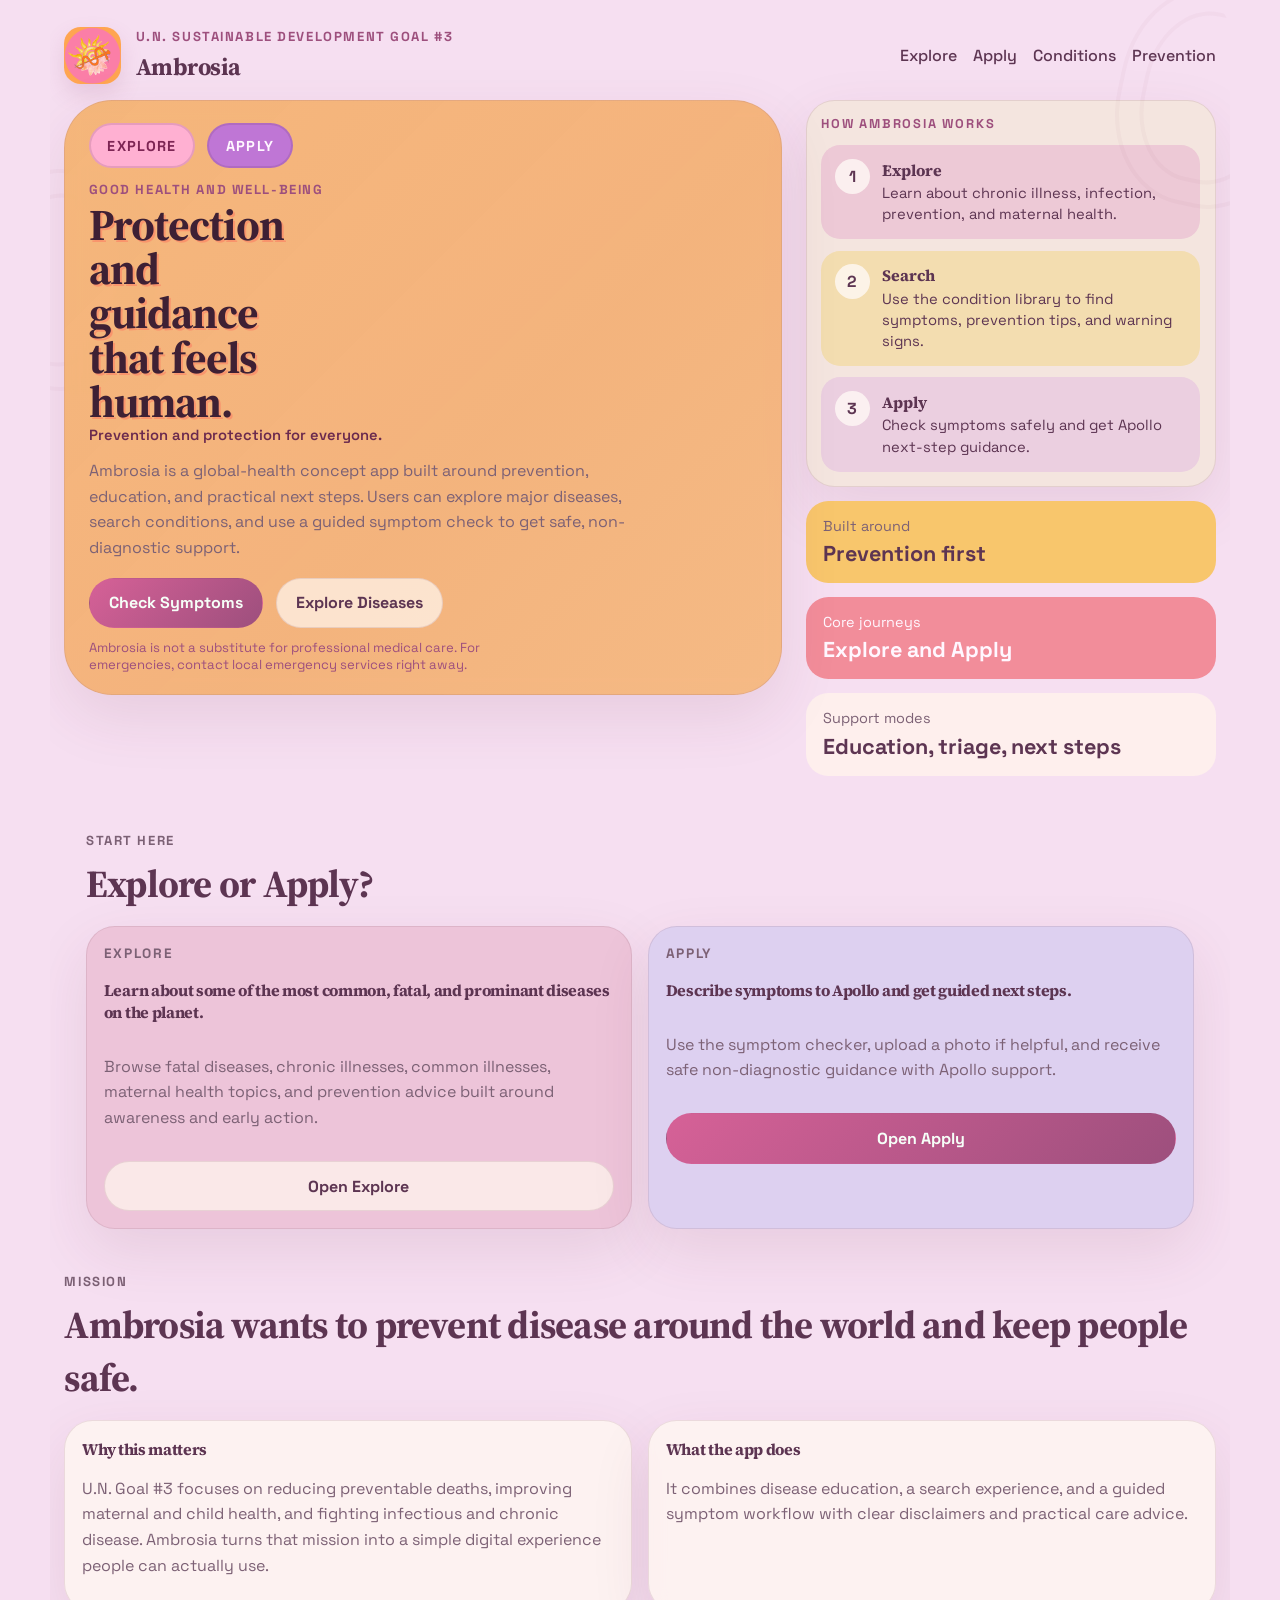
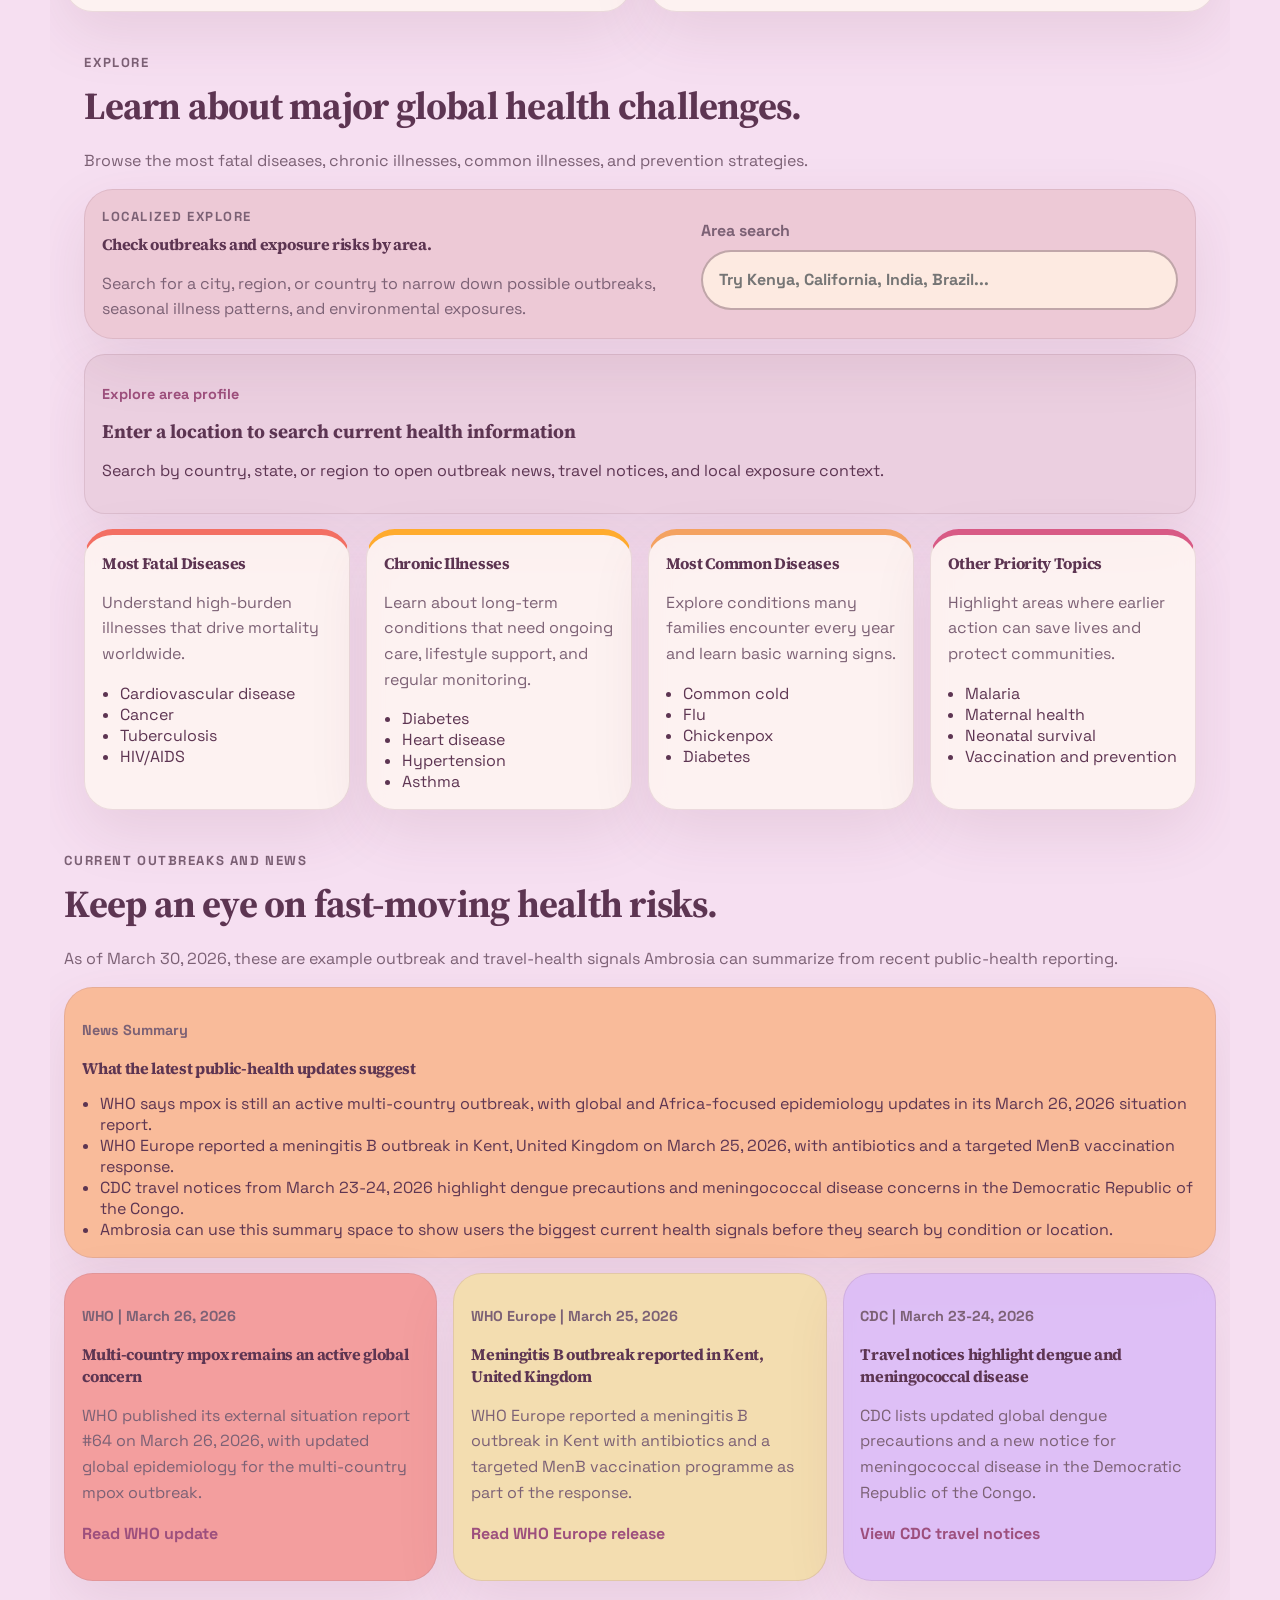
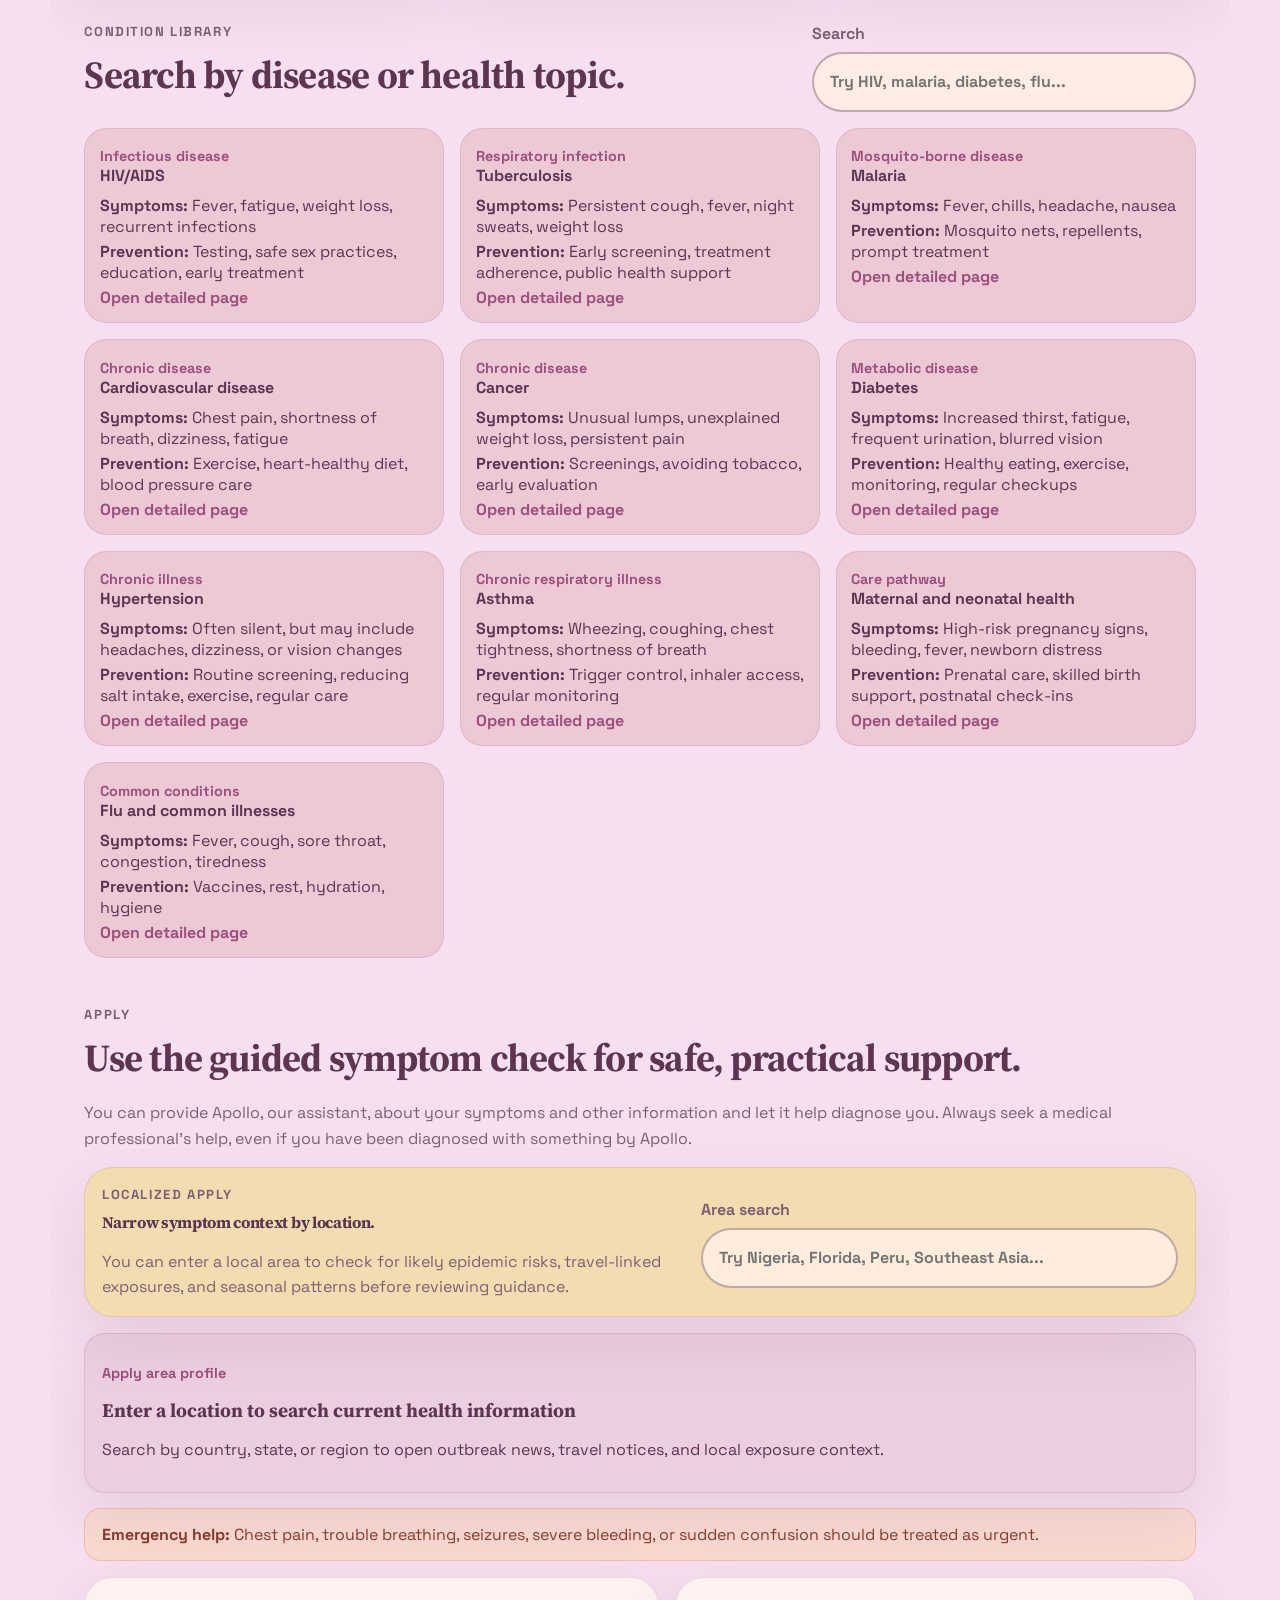
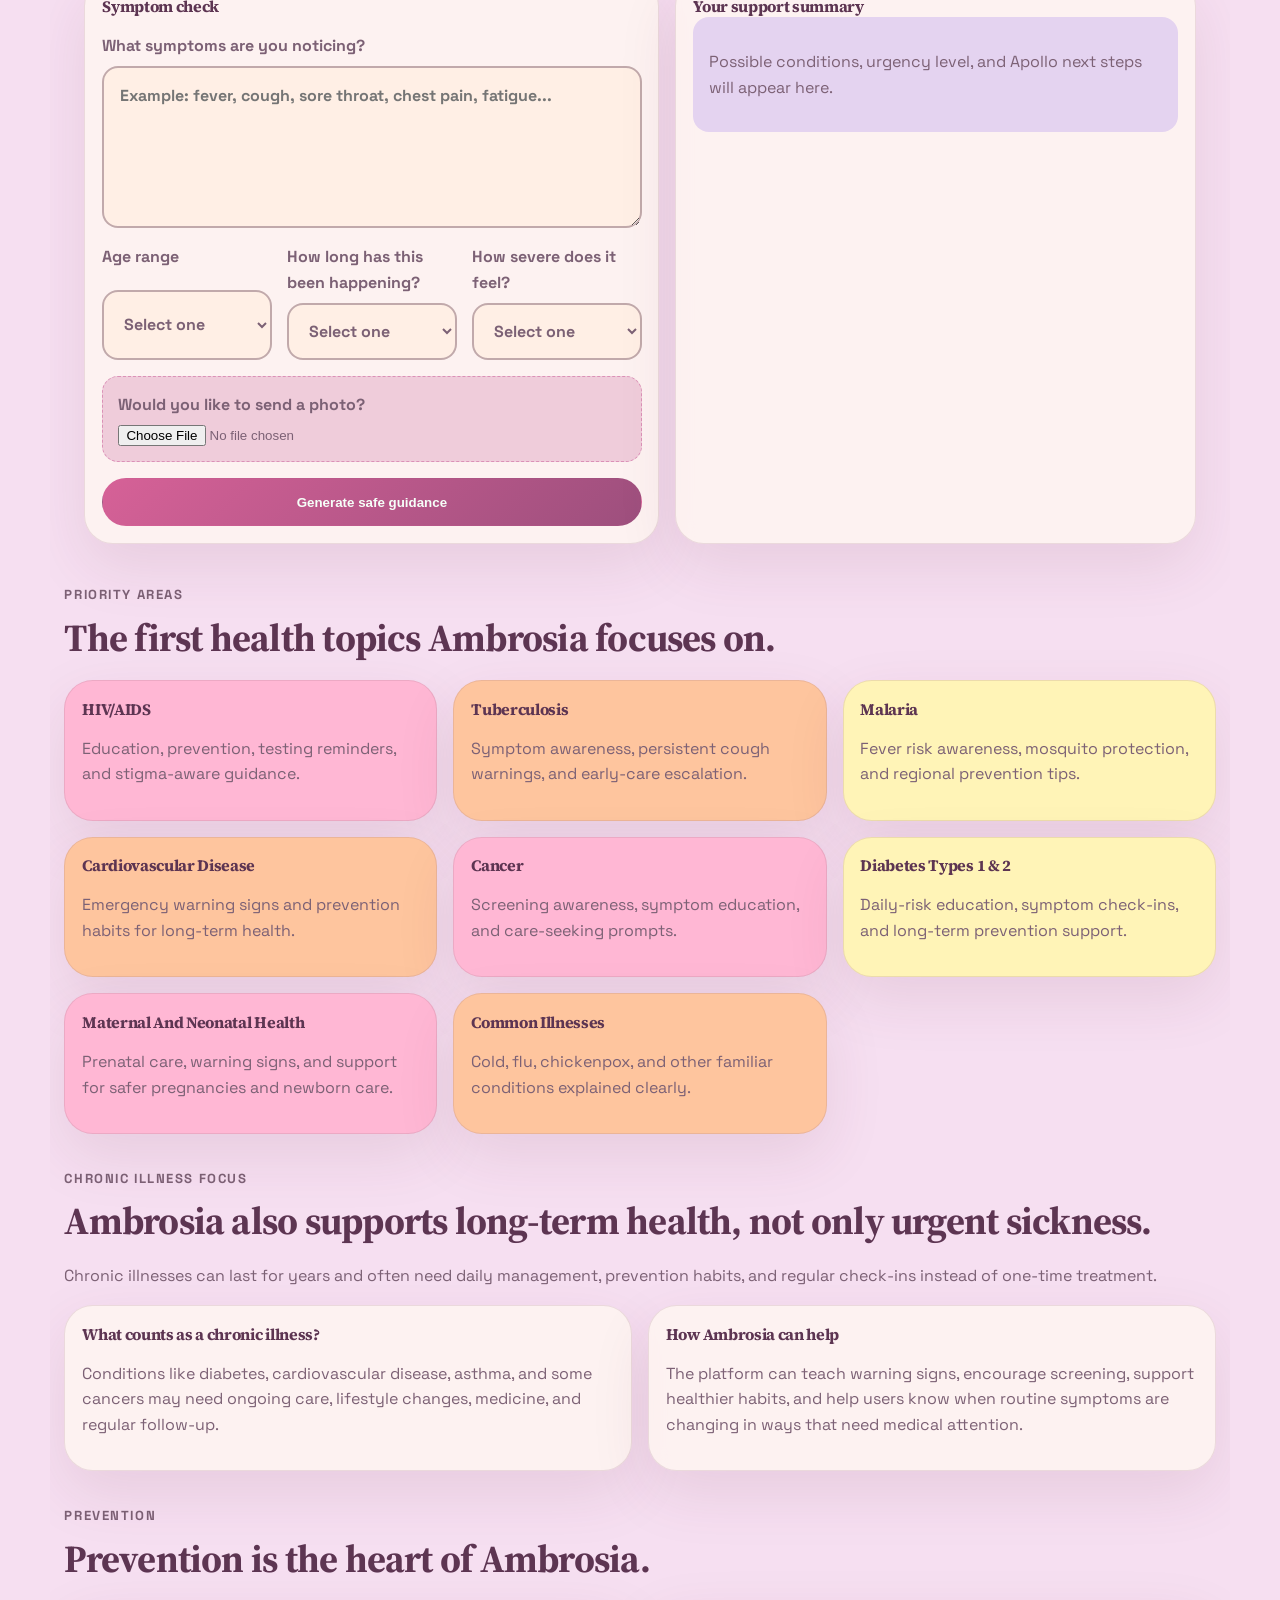
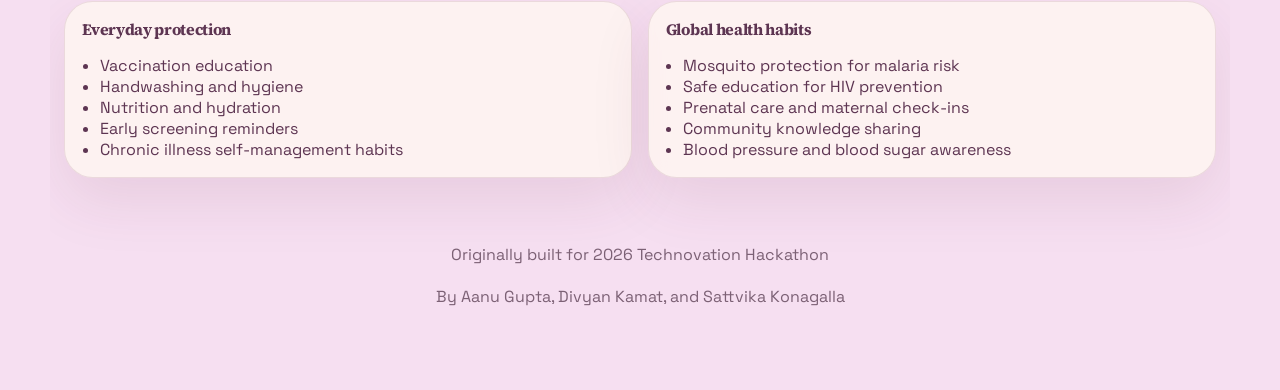
==== index.html @ b1f94d24 "Add files via upload" ====
<!DOCTYPE html>
<html lang="en">
  <head>
    <meta charset="UTF-8" />
    <meta name="viewport" content="width=device-width, initial-scale=1.0" />
    <title>Ambrosia | Global Health for Good</title>
    <link rel="preconnect" href="https://fonts.googleapis.com" />
    <link rel="preconnect" href="https://fonts.gstatic.com" crossorigin />
    <link
      href="https://fonts.googleapis.com/css2?family=Space+Grotesk:wght@400;500;700&family=Source+Serif+4:wght@400;600&display=swap"
      rel="stylesheet"
    />
    <link rel="stylesheet" href="styles.css" />
  </head>
  <body>
    <div class="page-shell">
      <div class="page-doodle page-doodle-left" aria-hidden="true"></div>
      <div class="page-doodle page-doodle-right" aria-hidden="true"></div>
      <header class="hero">
        <nav class="topbar">
          <div class="brand">
            <img class="brand-mark" src="ambrosia-mark.png" alt="Ambrosia mark" />
            <div>
              <p class="eyebrow">U.N. Sustainable Development Goal #3</p>
              <h1>Ambrosia</h1>
            </div>
          </div>
          <div class="nav-links">
            <a href="#explore">Explore</a>
            <a href="#apply">Apply</a>
            <a href="#conditions">Conditions</a>
            <a href="#prevention">Prevention</a>
          </div>
        </nav>

        <section class="hero-grid">
          <div class="hero-copy">
            <div class="hero-top-links">
              <a class="quick-link quick-link-explore" href="#explore">EXPLORE</a>
              <a class="quick-link quick-link-apply" href="#apply">APPLY</a>
            </div>
            <div class="hero-copy-block">
              <p class="eyebrow">Good Health And Well-Being</p>
              <h2>Protection and guidance that feels human.</h2>
              <p class="hero-tagline">Prevention and protection for everyone.</p>
              <p class="hero-text">
                Ambrosia is a global-health concept app built around
                prevention, education, and practical next steps. Users can
                explore major diseases, search conditions, and use a guided
                symptom check to get safe, non-diagnostic support.
              </p>
              <div class="hero-actions">
                <a class="button button-primary" href="#apply">Check Symptoms</a>
                <a class="button button-secondary" href="#explore">Explore Diseases</a>
              </div>
              <p class="disclaimer">
                Ambrosia is not a substitute for professional medical care. For
                emergencies, contact local emergency services right away.
              </p>
            </div>
          </div>

          <aside class="hero-panel">
            <div class="guide-card">
              <p class="guide-eyebrow">How Ambrosia works</p>
              <div class="guide-steps">
                <div class="guide-step guide-step-coral">
                  <span>1</span>
                  <div>
                    <strong>Explore</strong>
                    <p>Learn about chronic illness, infection, prevention, and maternal health.</p>
                  </div>
                </div>
                <div class="guide-step guide-step-gold">
                  <span>2</span>
                  <div>
                    <strong>Search</strong>
                    <p>Use the condition library to find symptoms, prevention tips, and warning signs.</p>
                  </div>
                </div>
                <div class="guide-step guide-step-berry">
                  <span>3</span>
                  <div>
                    <strong>Apply</strong>
                    <p>Check symptoms safely and get Apollo next-step guidance.</p>
                  </div>
                </div>
              </div>
            </div>
            <div class="stat-card stat-card-gold">
              <p class="stat-label">Built around</p>
              <p class="stat-value">Prevention first</p>
            </div>
            <div class="stat-card stat-card-berry">
              <p class="stat-label">Core journeys</p>
              <p class="stat-value">Explore and Apply</p>
            </div>
            <div class="stat-card">
              <p class="stat-label">Support modes</p>
              <p class="stat-value">Education, triage, next steps</p>
            </div>
          </aside>
        </section>
      </header>

      <main>
        <section class="section pathway-section">
          <div class="section-heading">
            <p class="eyebrow">Start Here</p>
            <h3>Explore or Apply?</h3>
          </div>
          <div class="pathway-grid">
            <article class="panel pathway-card">
              <p class="pathway-tag">Explore</p>
              <h4>Learn about some of the most common, fatal, and prominant diseases on the planet.</h4>
              <p>
                Browse fatal diseases, chronic illnesses, common illnesses,
                maternal health topics, and prevention advice built around
                awareness and early action.
              </p>
              <a class="button button-secondary" href="#explore">Open Explore</a>
            </article>
            <article class="panel pathway-card">
              <p class="pathway-tag">Apply</p>
              <h4>Describe symptoms to Apollo and get guided next steps.</h4>
              <p>
                Use the symptom checker, upload a photo if helpful, and receive
                safe non-diagnostic guidance with Apollo support.
              </p>
              <a class="button button-primary" href="#apply">Open Apply</a>
            </article>
          </div>
        </section>

        <section class="section mission">
          <div class="section-heading">
            <p class="eyebrow">Mission</p>
            <h3>Ambrosia wants to prevent disease around the world and keep people safe.</h3>
          </div>
          <div class="mission-grid">
            <article class="panel">
              <h4>Why this matters</h4>
              <p>
                U.N. Goal #3 focuses on reducing preventable deaths, improving
                maternal and child health, and fighting infectious and chronic
                disease. Ambrosia turns that mission into a simple digital
                experience people can actually use.
              </p>
            </article>
            <article class="panel">
              <h4>What the app does</h4>
              <p>
                It combines disease education, a search experience, and a
                guided symptom workflow with clear disclaimers and
                practical care advice.
              </p>
            </article>
          </div>
        </section>

        <section id="explore" class="section">
          <div class="section-heading">
            <p class="eyebrow">Explore</p>
            <h3>Learn about major global health challenges.</h3>
            <p>
              Browse the most fatal diseases, chronic illnesses, common
              illnesses, and prevention strategies.
            </p>
          </div>

          <div class="panel location-panel">
            <div class="location-panel-copy">
              <p class="eyebrow">Localized Explore</p>
              <h4>Check outbreaks and exposure risks by area.</h4>
              <p>
                Search for a city, region, or country to narrow down possible
                outbreaks, seasonal illness patterns, and environmental exposures.
              </p>
            </div>
            <label class="search-box location-search" for="explore-location">
              <span>Area search</span>
              <input
                id="explore-location"
                type="search"
                placeholder="Try Kenya, California, India, Brazil..."
              />
            </label>
          </div>
          <div id="explore-location-results" class="location-results" aria-live="polite"></div>

          <div class="explore-categories">
            <article class="category-card accent-coral">
              <h4>Most Fatal Diseases</h4>
              <p>
                Understand high-burden illnesses that drive mortality worldwide.
              </p>
              <ul>
                <li>Cardiovascular disease</li>
                <li>Cancer</li>
                <li>Tuberculosis</li>
                <li>HIV/AIDS</li>
              </ul>
            </article>
            <article class="category-card accent-gold">
              <h4>Chronic Illnesses</h4>
              <p>
                Learn about long-term conditions that need ongoing care,
                lifestyle support, and regular monitoring.
              </p>
              <ul>
                <li>Diabetes</li>
                <li>Heart disease</li>
                <li>Hypertension</li>
                <li>Asthma</li>
              </ul>
            </article>
            <article class="category-card accent-apricot">
              <h4>Most Common Diseases</h4>
              <p>
                Explore conditions many families encounter every year and learn
                basic warning signs.
              </p>
              <ul>
                <li>Common cold</li>
                <li>Flu</li>
                <li>Chickenpox</li>
                <li>Diabetes</li>
              </ul>
            </article>
            <article class="category-card accent-rose">
              <h4>Other Priority Topics</h4>
              <p>
                Highlight areas where earlier action can save lives and protect
                communities.
              </p>
              <ul>
                <li>Malaria</li>
                <li>Maternal health</li>
                <li>Neonatal survival</li>
                <li>Vaccination and prevention</li>
              </ul>
            </article>
          </div>
        </section>

        <section class="section outbreak-section">
          <div class="section-heading">
            <p class="eyebrow">Current Outbreaks And News</p>
            <h3>Keep an eye on fast-moving health risks.</h3>
            <p>
              As of March 30, 2026, these are example outbreak and travel-health
              signals Ambrosia can summarize from recent public-health reporting.
            </p>
          </div>
          <article class="panel news-summary-card">
            <p class="condition-meta">News Summary</p>
            <h4>What the latest public-health updates suggest</h4>
            <ul class="clean-list">
              <li>WHO says mpox is still an active multi-country outbreak, with global and Africa-focused epidemiology updates in its March 26, 2026 situation report.</li>
              <li>WHO Europe reported a meningitis B outbreak in Kent, United Kingdom on March 25, 2026, with antibiotics and a targeted MenB vaccination response.</li>
              <li>CDC travel notices from March 23-24, 2026 highlight dengue precautions and meningococcal disease concerns in the Democratic Republic of the Congo.</li>
              <li>Ambrosia can use this summary space to show users the biggest current health signals before they search by condition or location.</li>
            </ul>
          </article>
          <div class="outbreak-grid">
            <article class="panel outbreak-card outbreak-card-coral">
              <p class="condition-meta">WHO | March 26, 2026</p>
              <h4>Multi-country mpox remains an active global concern</h4>
              <p>
                WHO published its external situation report #64 on March 26,
                2026, with updated global epidemiology for the multi-country mpox outbreak.
              </p>
              <p><a class="inline-link" href="https://www.who.int/publications/m/item/multi-country-outbreak-of-mpox--external-situation-report--64---26-march-2026">Read WHO update</a></p>
            </article>
            <article class="panel outbreak-card outbreak-card-gold">
              <p class="condition-meta">WHO Europe | March 25, 2026</p>
              <h4>Meningitis B outbreak reported in Kent, United Kingdom</h4>
              <p>
                WHO Europe reported a meningitis B outbreak in Kent with antibiotics
                and a targeted MenB vaccination programme as part of the response.
              </p>
              <p><a class="inline-link" href="https://www.who.int/europe/news/item/25-03-2026-meningitis-b-outbreak-in-the-united-kingdom">Read WHO Europe release</a></p>
            </article>
            <article class="panel outbreak-card outbreak-card-berry">
              <p class="condition-meta">CDC | March 23-24, 2026</p>
              <h4>Travel notices highlight dengue and meningococcal disease</h4>
              <p>
                CDC lists updated global dengue precautions and a new notice for
                meningococcal disease in the Democratic Republic of the Congo.
              </p>
              <p><a class="inline-link" href="https://wwwnc.cdc.gov/travel/">View CDC travel notices</a></p>
            </article>
          </div>
        </section>

        <section id="conditions" class="section search-feature">
          <div class="section-heading split">
            <div>
              <p class="eyebrow">Condition Library</p>
              <h3>Search by disease or health topic.</h3>
            </div>
            <label class="search-box" for="condition-search">
              <span>Search</span>
              <input
                id="condition-search"
                type="search"
                placeholder="Try HIV, malaria, diabetes, flu..."
              />
            </label>
          </div>

          <div id="condition-results" class="condition-grid" aria-live="polite"></div>
        </section>

        <section id="apply" class="section apply-section">
          <div class="section-heading">
            <p class="eyebrow">Apply</p>
            <h3>Use the guided symptom check for safe, practical support.</h3>
            <p>
              You can provide Apollo, our assistant, about your symptoms and other information and let it help diagnose you. Always seek a medical professional's help, even if you have been diagnosed with something by Apollo.
            </p>
          </div>

          <div class="panel location-panel apply-location-panel">
            <div class="location-panel-copy">
              <p class="eyebrow">Localized Apply</p>
              <h4>Narrow symptom context by location.</h4>
              <p>
                You can enter a local area to check for likely epidemic risks,
                travel-linked exposures, and seasonal patterns before reviewing guidance.
              </p>
            </div>
            <label class="search-box location-search" for="apply-location">
              <span>Area search</span>
              <input
                id="apply-location"
                type="search"
                placeholder="Try Nigeria, Florida, Peru, Southeast Asia..."
              />
            </label>
          </div>
          <div id="apply-location-results" class="location-results" aria-live="polite"></div>

          <div class="emergency-note">
            <strong>Emergency help:</strong> Chest pain, trouble breathing, seizures,
            severe bleeding, or sudden confusion should be treated as urgent.
          </div>

          <div class="apply-grid">
            <form id="symptom-form" class="panel form-panel">
              <h4>Symptom check</h4>
              <label>
                What symptoms are you noticing?
                <textarea
                  id="symptoms"
                  rows="5"
                  placeholder="Example: fever, cough, sore throat, chest pain, fatigue..."
                  required
                ></textarea>
              </label>

              <div class="form-row form-row-three">
                <label>
                  Age range
                  <select id="age-range" required>
                    <option value="">Select one</option>
                    <option value="infant">0-4 years</option>
                    <option value="child">5-12 years</option>
                    <option value="teen">13-17 years</option>
                    <option value="adult">18-64 years</option>
                    <option value="older-adult">65+ years</option>
                  </select>
                </label>
                <label>
                  How long has this been happening?
                  <select id="duration" required>
                    <option value="">Select one</option>
                    <option value="hours">A few hours</option>
                    <option value="days">A few days</option>
                    <option value="weeks">More than a week</option>
                    <option value="long-term">Long-term or recurring</option>
                  </select>
                </label>
                <label>
                  How severe does it feel?
                  <select id="severity" required>
                    <option value="">Select one</option>
                    <option value="mild">Mild</option>
                    <option value="moderate">Moderate</option>
                    <option value="severe">Severe</option>
                  </select>
                </label>
              </div>

              <label class="upload-box">
                Would you like to send a photo?
                <input id="photo-upload" type="file" accept="image/*" />
              </label>
              <div id="photo-preview" class="photo-preview" hidden>
                <img id="preview-image" alt="Uploaded symptom preview" />
              </div>

              <button class="button button-primary wide" type="submit">
                Generate safe guidance
              </button>
            </form>

            <div class="panel results-panel">
              <h4>Your support summary</h4>
              <div id="summary-state" class="placeholder">
                <p>Possible conditions, urgency level, and Apollo next steps will appear here.</p>
              </div>
              <div id="summary-output" hidden>
                <div class="urgency-banner" id="urgency-banner"></div>
                <div class="result-block">
                  <h5>Possible causes</h5>
                  <ul id="possible-causes"></ul>
                </div>
                <div class="result-block">
                  <h5>Apollo says</h5>
                  <p id="apollo-guidance"></p>
                </div>
                <div class="result-block">
                  <h5>Important note</h5>
                  <p>
                    This tool does not diagnose disease. Please contact a medical
                    professional if symptoms are worsening, unusual, or urgent.
                  </p>
                </div>
              </div>
            </div>
          </div>
        </section>

        <section class="section">
          <div class="section-heading">
            <p class="eyebrow">Priority Areas</p>
            <h3>The first health topics Ambrosia focuses on.</h3>
          </div>
          <div class="priority-grid">
            <a class="priority-card priority-link" href="conditions/hiv-aids.html">
              <h4>HIV/AIDS</h4>
              <p>Education, prevention, testing reminders, and stigma-aware guidance.</p>
            </a>
            <a class="priority-card priority-link" href="conditions/tuberculosis.html">
              <h4>Tuberculosis</h4>
              <p>Symptom awareness, persistent cough warnings, and early-care escalation.</p>
            </a>
            <a class="priority-card priority-link" href="conditions/malaria.html">
              <h4>Malaria</h4>
              <p>Fever risk awareness, mosquito protection, and regional prevention tips.</p>
            </a>
            <a class="priority-card priority-link" href="conditions/cardiovascular-disease.html">
              <h4>Cardiovascular Disease</h4>
              <p>Emergency warning signs and prevention habits for long-term health.</p>
            </a>
            <a class="priority-card priority-link" href="conditions/cancer.html">
              <h4>Cancer</h4>
              <p>Screening awareness, symptom education, and care-seeking prompts.</p>
            </a>
            <a class="priority-card priority-link" href="conditions/diabetes.html">
              <h4>Diabetes Types 1 & 2</h4>
              <p>Daily-risk education, symptom check-ins, and long-term prevention support.</p>
            </a>
            <a class="priority-card priority-link" href="conditions/maternal-neonatal-health.html">
              <h4>Maternal And Neonatal Health</h4>
              <p>Prenatal care, warning signs, and support for safer pregnancies and newborn care.</p>
            </a>
            <a class="priority-card priority-link" href="conditions/common-illnesses.html">
              <h4>Common Illnesses</h4>
              <p>Cold, flu, chickenpox, and other familiar conditions explained clearly.</p>
            </a>
          </div>
        </section>

        <section class="section">
          <div class="section-heading">
            <p class="eyebrow">Chronic Illness Focus</p>
            <h3>Ambrosia also supports long-term health, not only urgent sickness.</h3>
            <p>
              Chronic illnesses can last for years and often need daily
              management, prevention habits, and regular check-ins instead of
              one-time treatment.
            </p>
          </div>
          <div class="mission-grid">
            <article class="panel">
              <h4>What counts as a chronic illness?</h4>
              <p>
                Conditions like diabetes, cardiovascular disease, asthma, and
                some cancers may need ongoing care, lifestyle changes, medicine,
                and regular follow-up.
              </p>
            </article>
            <article class="panel">
              <h4>How Ambrosia can help</h4>
              <p>
                The platform can teach warning signs, encourage screening,
                support healthier habits, and help users know when routine
                symptoms are changing in ways that need medical attention.
              </p>
            </article>
          </div>
        </section>

        <section id="prevention" class="section prevention-section">
          <div class="section-heading">
            <p class="eyebrow">Prevention</p>
            <h3>Prevention is the heart of Ambrosia.</h3>
          </div>
          <div class="prevention-grid">
            <article class="panel">
              <h4>Everyday protection</h4>
              <ul class="clean-list">
                <li>Vaccination education</li>
                <li>Handwashing and hygiene</li>
                <li>Nutrition and hydration</li>
                <li>Early screening reminders</li>
                <li>Chronic illness self-management habits</li>
              </ul>
            </article>
            <article class="panel">
              <h4>Global health habits</h4>
              <ul class="clean-list">
                <li>Mosquito protection for malaria risk</li>
                <li>Safe education for HIV prevention</li>
                <li>Prenatal care and maternal check-ins</li>
                <li>Community knowledge sharing</li>
                <li>Blood pressure and blood sugar awareness</li>
              </ul>
            </article>
          </div>
        </section>
      </main>

      <footer class="footer">
        <p>Originally built for 2026 Technovation Hackathon</p>
        <p>By Aanu Gupta, Divyan Kamat, and Sattvika Konagalla</p>
      </footer>
    </div>

    <script src="script.js"></script>
  </body>
</html>
---- styles.css ----
:root {
  --bg: #f6dff1;
  --surface: rgba(255, 248, 241, 0.78);
  --surface-strong: #fff7f0;
  --text: #5d3552;
  --muted: #7c6175;
  --line: rgba(150, 104, 120, 0.18);
  --teal: #de5184;
  --teal-deep: #9d4f7d;
  --coral: #f36f63;
  --gold: #ffab2e;
  --sage: #fca46a;
  --peach: #f39e9e;
  --lavender: #a280a8;
  --sky: #cae9ff;
  --main-orange: #f4ad60;
  --main-pink: #e7b4dc;
  --main-gold: #f6ca73;
  --main-coral: #f28d9a;
  --sub-blush: #edc9d6;
  --sub-cream: #f3ddb0;
  --sub-lilac: #ebcfe0;
  --sub-peach: #f4e5df;
  --sub-lavender: #d8cdcf;
  --sub-tan: #f0dbaf;
  --sub-mauve: #b78995;
  --shadow: 0 22px 60px rgba(109, 42, 73, 0.1);
  --space-section-y: 1.45rem;
  --space-section-x: 1.25rem;
  --space-card: 1.05rem;
  --space-gap: 1rem;
}

* {
  box-sizing: border-box;
}

html {
  scroll-behavior: smooth;
}

body {
  margin: 0;
  font-family: "Space Grotesk", sans-serif;
  color: var(--text);
  background: var(--bg);
}

img {
  display: block;
  max-width: 100%;
}

.page-shell {
  width: min(1180px, calc(100% - 2rem));
  margin: 0 auto;
  padding: 0 0.9rem 2.4rem;
  padding-bottom: 3rem;
  position: relative;
  overflow: hidden;
  background: transparent;
  border-radius: 2rem;
}

.hero {
  padding: 0.85rem 0 1.8rem;
}

.page-doodle {
  position: absolute;
  width: 180px;
  height: 220px;
  opacity: 0.22;
  pointer-events: none;
}

.page-doodle::before,
.page-doodle::after {
  content: "";
  position: absolute;
  inset: 0;
  border-radius: 45%;
  border: 4px solid rgba(157, 79, 125, 0.18);
  transform: rotate(12deg);
}

.page-doodle::after {
  inset: 24px;
}

.page-doodle-left {
  left: -80px;
  top: 170px;
}

.page-doodle-right {
  right: -68px;
  top: -12px;
}

.topbar {
  display: flex;
  justify-content: space-between;
  align-items: center;
  gap: 1rem;
  padding: 0.85rem 0 1rem;
}

.brand {
  display: flex;
  align-items: center;
  gap: 0.9rem;
}

.brand-mark {
  width: 3.55rem;
  height: 3.55rem;
  object-fit: cover;
  border-radius: 1.05rem;
  box-shadow: 0 10px 22px rgba(157, 79, 125, 0.16);
  background: rgba(255, 239, 227, 0.72);
}

.brand h1,
.hero h2,
.section-heading h3,
.panel h4,
.category-card h4,
.priority-card h4 {
  margin: 0;
  font-family: "Source Serif 4", serif;
  letter-spacing: -0.02em;
}

.eyebrow {
  margin: 0 0 0.35rem;
  color: var(--teal-deep);
  font-size: 0.82rem;
  font-weight: 700;
  letter-spacing: 0.12em;
  text-transform: uppercase;
}

.nav-links {
  display: flex;
  flex-wrap: wrap;
  gap: 1rem;
}

.nav-links a,
.button,
.button:visited {
  text-decoration: none;
}

.nav-links a {
  color: var(--text);
  font-weight: 500;
}

.hero-grid {
  display: grid;
  grid-template-columns: 1.4fr 0.8fr;
  gap: 1.5rem;
  align-items: start;
}

.hero-copy,
.hero-panel,
.panel,
.category-card,
.priority-card {
  border: 1px solid var(--line);
  background: var(--surface);
  backdrop-filter: blur(10px);
  box-shadow: var(--shadow);
}

.mission,
#explore,
.outbreak-section,
#conditions,
#apply,
.prevention-section {
  padding: var(--space-section-y) var(--space-section-x);
  border-radius: 2.2rem;
  background: transparent;
}

.hero-copy {
  padding: 1.4rem 1.45rem 1.3rem;
  border-radius: 3rem;
  background: linear-gradient(135deg, rgba(244, 173, 96, 0.82), rgba(243, 168, 96, 0.8) 58%, rgba(245, 176, 106, 0.8));
}

.hero-copy h2 {
  max-width: 8ch;
  font-size: clamp(2.05rem, 3.45vw, 3.1rem);
  line-height: 1;
  color: #3e2034;
  text-shadow: 2px 2px 0 rgba(255, 109, 90, 0.45);
}

.hero-text,
.section-heading p,
.panel p,
.category-card p,
.priority-card p,
.footer p,
label,
input,
textarea,
select {
  color: var(--muted);
  line-height: 1.6;
}

.hero-text {
  max-width: 58ch;
  margin: 0.85rem 0 1.1rem;
  font-size: 1rem;
}

.hero-copy-block {
  max-width: 38rem;
}

.hero-top-links {
  display: flex;
  flex-wrap: wrap;
  gap: 0.75rem;
  margin-bottom: 0.8rem;
}

.quick-link {
  display: inline-flex;
  align-items: center;
  justify-content: center;
  min-height: 2.7rem;
  padding: 0.7rem 1.05rem;
  border-radius: 999px;
  border: 2px solid rgba(77, 40, 64, 0.14);
  font-size: 0.9rem;
  font-weight: 700;
  letter-spacing: 0.08em;
  text-decoration: none;
}

.quick-link-explore {
  background: rgb(255, 176, 210);
  color: #7d2554;
}

.quick-link-apply {
  background: rgba(186, 111, 224, 0.9);
  color: #fff7ff;
}

.hero-tagline {
  margin: 0.15rem 0 0.55rem;
  font-size: 0.92rem;
  font-weight: 600;
  color: #6b2a4e;
}

.hero-actions {
  display: flex;
  flex-wrap: wrap;
  gap: 0.8rem;
  margin: 0.8rem 0 0.7rem;
}

.button {
  display: inline-flex;
  align-items: center;
  justify-content: center;
  min-height: 3rem;
  padding: 0.85rem 1.2rem;
  border-radius: 999px;
  border: 1px solid transparent;
  font-weight: 700;
  transition: transform 180ms ease, box-shadow 180ms ease, background 180ms ease;
}

.button:hover,
.button:focus-visible {
  transform: translateY(-1px);
}

.button-primary {
  background: linear-gradient(135deg, #d66197, var(--teal-deep));
  color: #f6fff8;
}

.button-secondary {
  border-color: var(--line);
  color: var(--text);
  background: rgba(255, 245, 238, 0.72);
}

.inline-link {
  color: var(--teal-deep);
  font-weight: 700;
  text-decoration: none;
}

.wide {
  width: 100%;
}

.disclaimer {
  margin: 0;
  color: var(--teal-deep);
  font-size: 0.82rem;
  max-width: 52ch;
}

.hero-panel {
  display: grid;
  gap: 0.85rem;
  padding: 0;
  border-radius: 2rem;
  background: transparent;
  border: 0;
  box-shadow: none;
  backdrop-filter: none;
}

.stat-card {
  padding: 1rem 1.1rem;
  border-radius: 1.4rem;
  background: rgba(255, 243, 237, 0.86);
}

.stat-card-gold {
  background: #f8c66c;
}

.stat-card-berry {
  background: #f28d9a;
  color: #fff7ff;
}

.stat-card-berry .stat-label,
.stat-card-berry .stat-value {
  color: #fff7ff;
}

.stat-label {
  margin: 0 0 0.35rem;
  color: var(--muted);
  font-size: 0.9rem;
}

.stat-value {
  margin: 0;
  font-size: 1.35rem;
  font-weight: 700;
}

.scene-card {
  display: none;
}

.guide-card {
  padding: 0.9rem;
  border-radius: 1.8rem;
  background: var(--sub-peach);
  border: 1px solid var(--line);
  box-shadow: var(--shadow);
}

.guide-eyebrow {
  margin: 0 0 0.8rem;
  color: var(--teal-deep);
  font-size: 0.8rem;
  font-weight: 700;
  letter-spacing: 0.14em;
  text-transform: uppercase;
}

.guide-steps {
  display: grid;
  gap: 0.7rem;
}

.guide-step {
  display: grid;
  grid-template-columns: 2.2rem 1fr;
  gap: 0.75rem;
  align-items: start;
  padding: 0.85rem;
  border-radius: 1.2rem;
}

.guide-step span {
  width: 2.2rem;
  height: 2.2rem;
  display: grid;
  place-items: center;
  border-radius: 999px;
  font-weight: 700;
  background: rgba(255, 249, 246, 0.8);
  color: var(--text);
}

.guide-step strong {
  display: block;
  margin-bottom: 0.15rem;
  font-family: "Source Serif 4", serif;
  font-size: 1rem;
}

.guide-step p {
  margin: 0;
  font-size: 0.92rem;
  line-height: 1.45;
}

.guide-step-coral {
  background: var(--sub-blush);
}

.guide-step-gold {
  background: var(--sub-cream);
}

.guide-step-berry {
  background: var(--sub-lilac);
}

.section {
  padding: 1.05rem 0;
}

.pathway-section {
  padding: calc(var(--space-section-y) + 0.15rem) calc(var(--space-section-x) + 0.1rem);
  border-radius: 2.2rem;
  background: transparent;
}

.section-heading {
  margin-bottom: 1rem;
}

.section-heading h3 {
  font-size: clamp(1.8rem, 3vw, 2.8rem);
  margin-bottom: 0.7rem;
}

.mission-grid,
.explore-categories,
.apply-grid,
.pathway-grid,
.priority-grid,
.prevention-grid {
  display: grid;
  gap: var(--space-gap);
}

.mission-grid,
.prevention-grid {
  grid-template-columns: repeat(2, minmax(0, 1fr));
}

.explore-categories,
.priority-grid {
  grid-template-columns: repeat(3, minmax(0, 1fr));
}

.pathway-grid {
  grid-template-columns: repeat(2, minmax(0, 1fr));
}

.explore-categories {
  grid-template-columns: repeat(4, minmax(0, 1fr));
}

.apply-grid {
  grid-template-columns: 1.05fr 0.95fr;
}

.panel,
.category-card,
.priority-card {
  padding: var(--space-card);
  border-radius: 1.8rem;
}

.category-card ul,
.clean-list,
.result-block ul {
  padding-left: 1.1rem;
  margin: 0.9rem 0 0;
}

.accent-coral {
  border-top: 6px solid var(--coral);
}

.accent-gold {
  border-top: 6px solid var(--gold);
}

.accent-sage {
  border-top: 6px solid var(--sage);
}

.accent-apricot {
  border-top: 6px solid #f4a261;
}

.accent-rose {
  border-top: 6px solid #d85a85;
}

.split {
  display: flex;
  justify-content: space-between;
  gap: 1rem;
  align-items: end;
}

.search-box {
  min-width: min(100%, 24rem);
  display: grid;
  gap: 0.35rem;
  font-weight: 700;
}

.search-feature {
  padding: 1.25rem;
  border-radius: 2rem;
  background: transparent;
}

.location-panel {
  display: grid;
  grid-template-columns: 1.1fr 0.9fr;
  gap: 1rem;
  margin-bottom: 0.95rem;
  padding: 1rem 1.05rem;
  background: var(--sub-blush);
}

.apply-location-panel {
  margin-bottom: 1rem;
  background: var(--sub-cream);
}

.location-panel-copy h4 {
  margin-bottom: 0.35rem;
}

.location-panel-copy p:last-child {
  margin-bottom: 0;
}

.location-search {
  align-self: center;
}

.location-results {
  display: grid;
  gap: 0.85rem;
  margin-bottom: 0.95rem;
}

.location-result-card {
  padding: 1rem 1.05rem;
  border-radius: 1.3rem;
  border: 1px solid var(--line);
  background: var(--sub-lilac);
  box-shadow: var(--shadow);
}

.location-result-card h4 {
  margin: 0 0 0.35rem;
  font-family: "Source Serif 4", serif;
  font-size: 1.2rem;
}

.location-summary p:last-child,
.location-summary ul {
  margin-bottom: 0;
}

.location-summary .clean-list {
  margin-top: 0.65rem;
}

.location-link-list {
  display: flex;
  flex-wrap: wrap;
  gap: 0.65rem;
  margin-top: 0.85rem;
}

.location-link-pill {
  display: inline-flex;
  align-items: center;
  justify-content: center;
  min-height: 2.4rem;
  padding: 0.65rem 0.95rem;
  border-radius: 999px;
  background: rgba(255, 245, 238, 0.82);
  border: 1px solid rgba(157, 79, 125, 0.18);
  color: var(--teal-deep);
  font-weight: 700;
  text-decoration: none;
}

.outbreak-grid {
  display: grid;
  grid-template-columns: repeat(3, minmax(0, 1fr));
  gap: var(--space-gap);
}

.news-summary-card {
  margin-bottom: 0.95rem;
  background: rgb(249, 187, 154);
}

.outbreak-card {
  min-height: 100%;
}

.outbreak-card-coral {
  background: var(--peach);
}

.outbreak-card-gold {
  background: var(--sub-cream);
}

.outbreak-card-berry {
  background: rgba(218, 185, 247, 0.843);
}

.search-box input,
textarea,
select {
  width: 100%;
  padding: 0.95rem 1rem;
  border: 2px solid rgba(77, 40, 64, 0.35);
  border-radius: 999px;
  background: rgba(255, 238, 227, 0.88);
  font: inherit;
}

textarea,
select {
  border-radius: 1rem;
}

.condition-grid {
  display: grid;
  grid-template-columns: repeat(3, minmax(0, 1fr));
  gap: var(--space-gap);
}

.condition-card {
  padding: 0.9rem;
  border-radius: 1.4rem;
  background: var(--sub-blush);
  border: 1px solid var(--line);
}

.condition-card p {
  margin: 0.25rem 0 0;
}

.condition-link,
.priority-link {
  color: inherit;
  text-decoration: none;
}

.condition-link:hover,
.priority-link:hover {
  transform: translateY(-2px);
}

.condition-card h4 {
  margin: 0 0 0.55rem;
}

.condition-cta {
  margin: 0.8rem 0 0;
  color: var(--teal-deep);
  font-weight: 700;
}

.condition-meta {
  color: var(--teal-deep);
  font-size: 0.9rem;
  font-weight: 700;
}

.form-panel {
  display: grid;
  gap: 1rem;
}

.pathway-card {
  display: grid;
  gap: 0.9rem;
  align-content: start;
  background: #edc4d9;
}

.pathway-card:last-child {
  background: #ddd0f0;
}

.pathway-card .button {
  width: 100%;
}

.pathway-tag {
  margin: 0;
  color: var(--teal-deep);
  font-size: 0.85rem;
  font-weight: 700;
  text-transform: uppercase;
  letter-spacing: 0.12em;
}

.form-row {
  display: grid;
  grid-template-columns: repeat(2, minmax(0, 1fr));
  gap: 0.95rem;
}

.form-row-three {
  grid-template-columns: repeat(3, minmax(0, 1fr));
}

.form-panel label {
  display: grid;
  gap: 0.45rem;
  font-weight: 700;
}

.upload-box {
  padding: 0.95rem;
  border: 1px dashed rgba(195, 73, 141, 0.45);
  border-radius: 1rem;
  background: #efccda;
}

.upload-box input {
  padding: 0;
  border: 0;
  background: transparent;
}

.photo-preview {
  overflow: hidden;
  border-radius: 1rem;
  border: 1px solid var(--line);
}

.photo-preview img {
  width: 100%;
  max-height: 240px;
  object-fit: cover;
}

.results-panel {
  min-height: 100%;
}

.emergency-note {
  margin-bottom: 1rem;
  padding: 0.95rem 1.05rem;
  border-radius: 1rem;
  border: 1px solid rgba(245, 122, 92, 0.3);
  background: rgba(249, 218, 204, 0.88);
  color: #8a3a2b;
}

.placeholder {
  padding: 1rem;
  border-radius: 1rem;
  background: #e4d3f0;
}

.urgency-banner {
  margin-bottom: 1rem;
  padding: 0.95rem 1rem;
  border-radius: 1rem;
  font-weight: 700;
}

.urgency-emergency {
  background: rgba(245, 122, 92, 0.2);
  color: #8e3a26;
}

.urgency-soon {
  background: rgba(239, 195, 79, 0.24);
  color: #815d09;
}

.urgency-self {
  background: rgba(195, 73, 141, 0.14);
  color: #7a2855;
}

.result-block + .result-block {
  margin-top: 1rem;
}

.priority-card {
  background: rgb(255, 183, 212);
  min-height: 8.75rem;
}

.priority-link {
  display: block;
}

.priority-link:nth-child(2n) {
  background: rgb(254, 197, 158);
}

.priority-link:nth-child(3n) {
  background: rgb(255, 244, 183);
}

.detail-shell {
  width: min(1100px, calc(100% - 2rem));
  margin: 0 auto;
  padding: 1.5rem 0 3rem;
}

.detail-topbar {
  display: flex;
  justify-content: space-between;
  align-items: center;
  gap: 1rem;
  margin-bottom: 1.2rem;
}

.detail-topbar .hero-logo {
  width: min(100%, 220px);
  border-radius: 1.35rem;
  background: rgba(255, 239, 227, 0.72);
}

.back-link {
  color: var(--teal-deep);
  text-decoration: none;
  font-weight: 700;
  font-family: "Source Serif 4", serif;
  font-size: 1.15rem;
}

.detail-hero {
  display: grid;
  grid-template-columns: 1fr 0.8fr;
  gap: 1rem;
  margin-bottom: 1.2rem;
}

.detail-main {
  padding: 1.5rem;
  border-radius: 2rem;
  background: linear-gradient(135deg, rgba(242, 180, 104, 0.95), rgba(237, 170, 97, 0.92));
  border: 1px solid var(--line);
  box-shadow: var(--shadow);
}

.detail-main h1 {
  margin: 0.2rem 0 0.5rem;
  font-family: "Source Serif 4", serif;
  font-size: clamp(2.3rem, 4vw, 4rem);
  color: #3e2034;
}

.detail-main p {
  max-width: 58ch;
}

.detail-shell h4,
.detail-shell .condition-meta,
.detail-shell .eyebrow {
  font-family: "Source Serif 4", serif;
}

.detail-visual {
  min-height: 100%;
  padding: 1.4rem;
  border-radius: 2rem;
  border: 1px solid var(--line);
  box-shadow: var(--shadow);
  background: linear-gradient(180deg, rgba(244, 218, 229, 0.95), rgba(248, 231, 201, 0.94));
}

.detail-visual-box {
  min-height: 220px;
  border-radius: 1.6rem;
  background:
    radial-gradient(circle at 25% 25%, rgba(255, 245, 240, 0.9), transparent 22%),
    linear-gradient(135deg, rgba(211, 117, 166, 0.35), rgba(245, 165, 93, 0.5));
}

.detail-grid {
  display: grid;
  grid-template-columns: repeat(3, minmax(0, 1fr));
  gap: var(--space-gap);
  margin-bottom: 1.2rem;
}

.detail-card {
  padding: 1rem;
  border-radius: 1.7rem;
  border: 1px solid var(--line);
  box-shadow: var(--shadow);
}

.detail-card-coral {
  background: var(--sub-blush);
}

.detail-card-gold {
  background: var(--sub-cream);
}

.detail-card-berry {
  background: var(--sub-lilac);
}

.detail-article-grid {
  display: grid;
  grid-template-columns: repeat(2, minmax(0, 1fr));
  gap: 1rem;
}

.article-card {
  padding: 1.2rem;
  border-radius: 1.5rem;
  border: 1px solid var(--line);
  background: #f1d3bb;
  box-shadow: var(--shadow);
}

.article-card h4 {
  margin: 0 0 0.35rem;
  font-size: 1.45rem;
  letter-spacing: -0.02em;
}

.footer {
  padding: 2rem 0 1rem;
  text-align: center;
}

@media (max-width: 960px) {
  .hero-grid,
  .apply-grid,
  .explore-categories,
  .outbreak-grid,
  .priority-grid,
  .condition-grid,
  .mission-grid,
  .prevention-grid {
    grid-template-columns: 1fr;
  }

  .location-panel,
  .detail-hero,
  .detail-grid,
  .detail-article-grid {
    grid-template-columns: 1fr;
  }

  .split,
  .topbar {
    flex-direction: column;
    align-items: flex-start;
  }

  .hero-copy {
    padding: 1.2rem;
  }

  .mission,
  #explore,
  .outbreak-section,
  #conditions,
  #apply,
  .prevention-section,
  .pathway-section,
  .search-feature {
    padding: 1.15rem 1rem;
  }

  .hero-logo {
    max-width: 380px;
  }

  .hero-logo-wrap {
    width: 100%;
    justify-content: flex-start;
  }
}

@media (max-width: 640px) {
  .page-shell {
    width: min(100% - 1rem, 1180px);
    padding: 0 0.65rem 1.7rem;
  }

  .hero-copy,
  .hero-panel,
  .panel,
  .category-card,
  .priority-card {
    border-radius: 1.35rem;
  }

  .hero-copy {
    padding: 1.05rem;
  }

  .mission,
  #explore,
  .outbreak-section,
  #conditions,
  #apply,
  .prevention-section,
  .pathway-section,
  .search-feature {
    padding: 1rem 0.85rem;
  }

  .hero-copy h2 {
    max-width: none;
    font-size: clamp(2.4rem, 10vw, 3.5rem);
  }

  .hero-logo {
    max-width: 100%;
  }

  .form-row {
    grid-template-columns: 1fr;
  }

  .form-row-three {
    grid-template-columns: 1fr;
  }
}
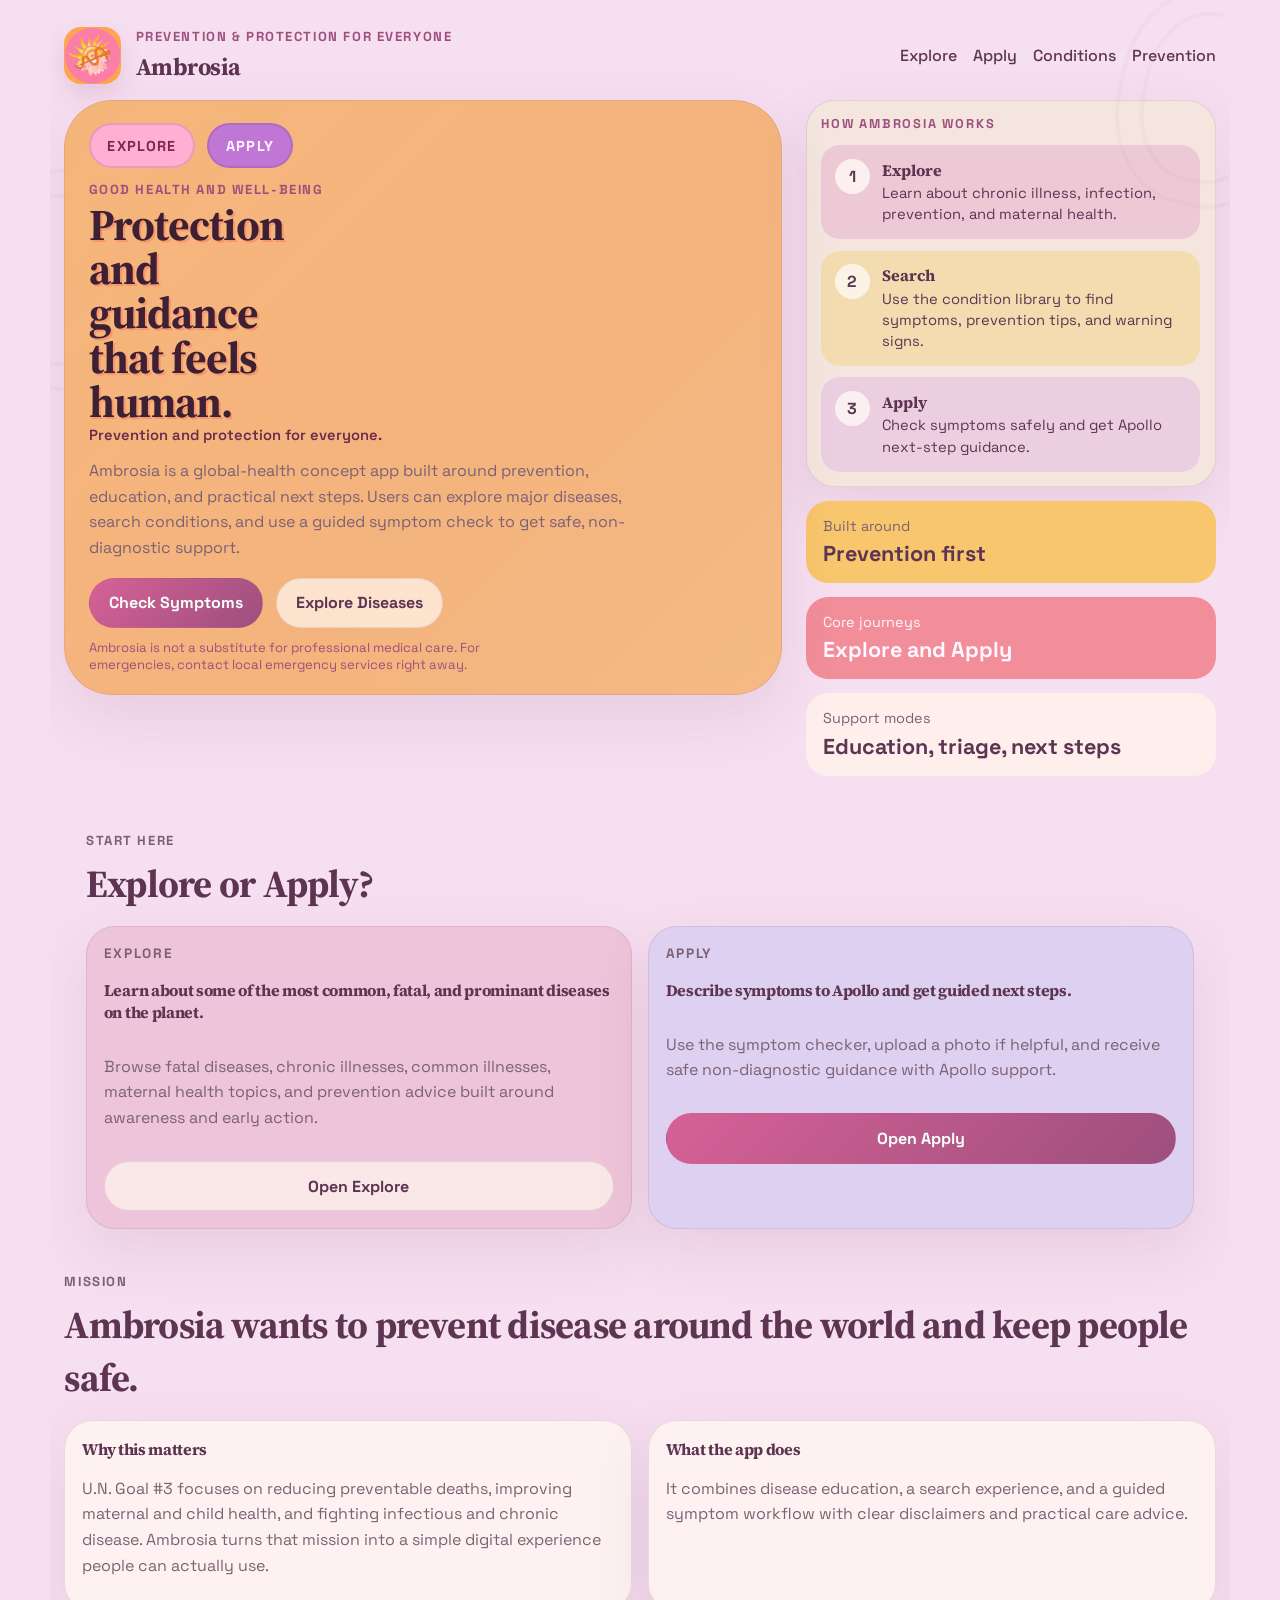
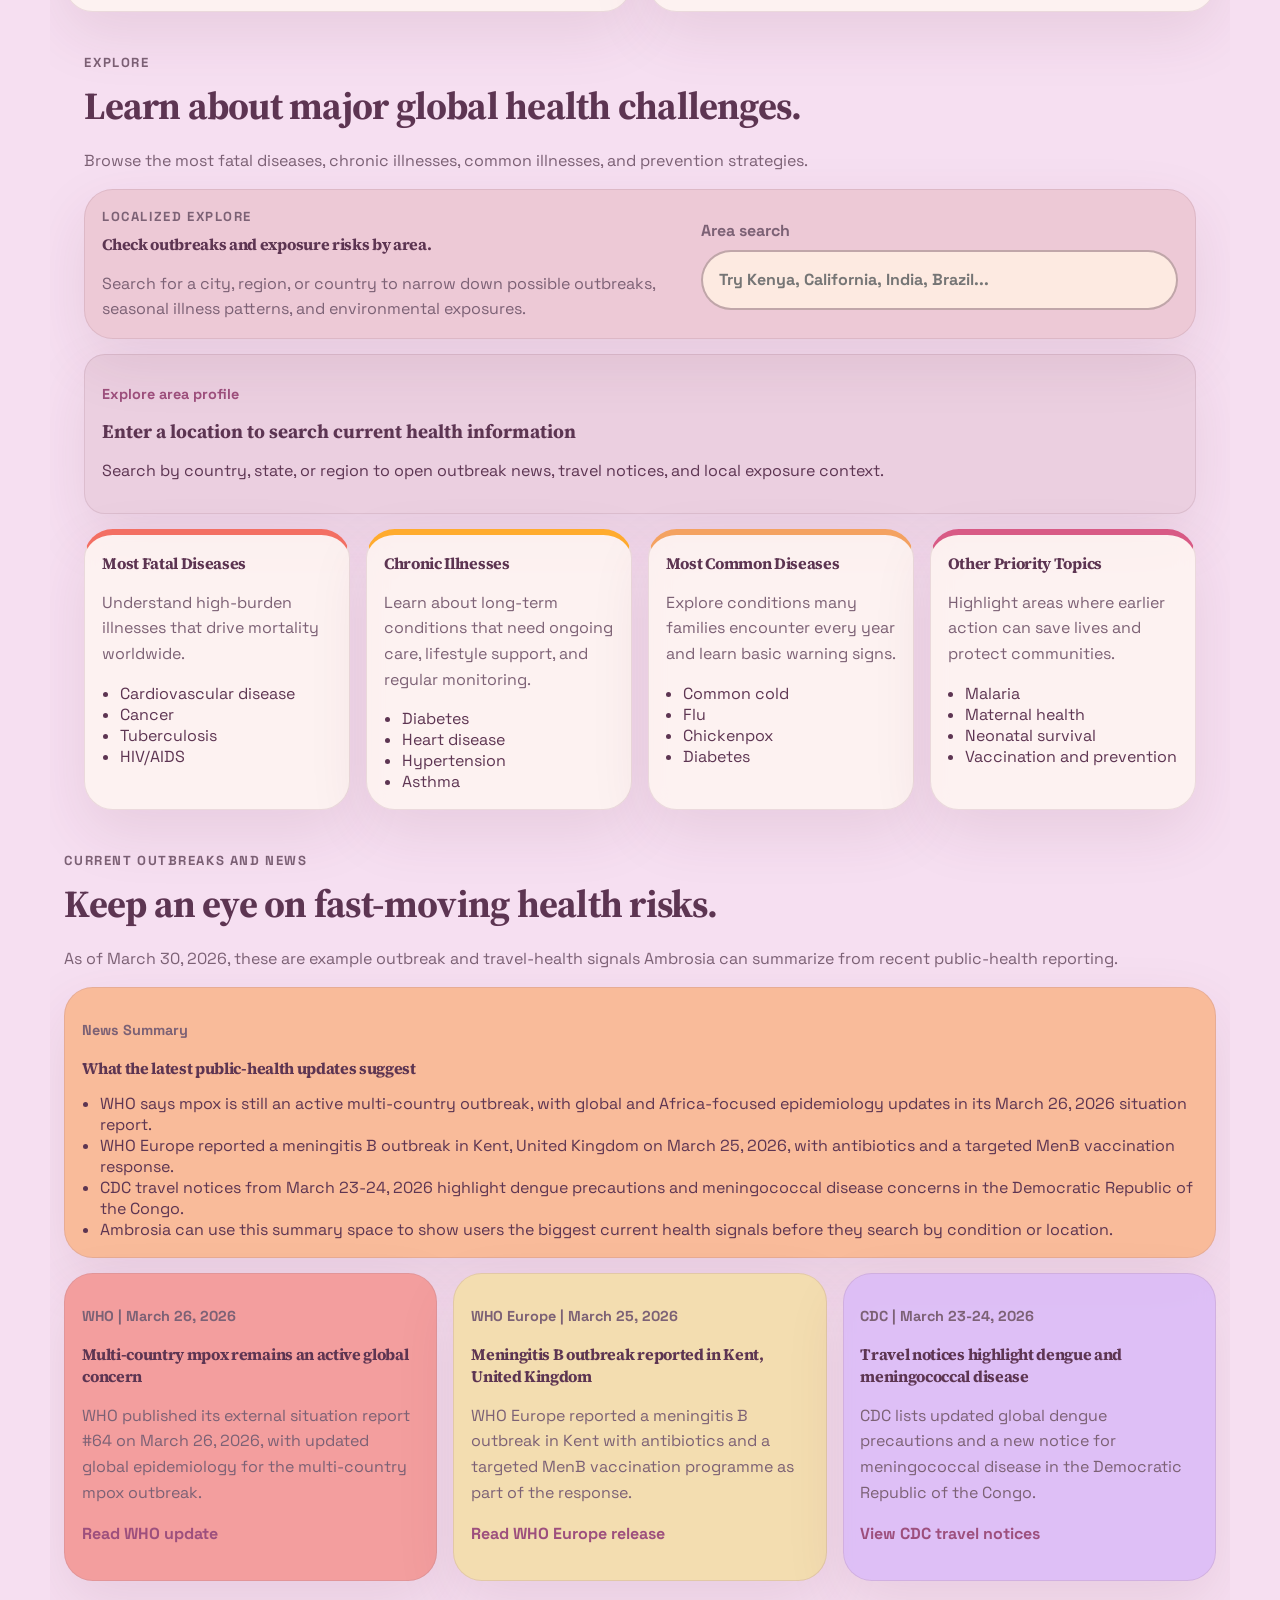
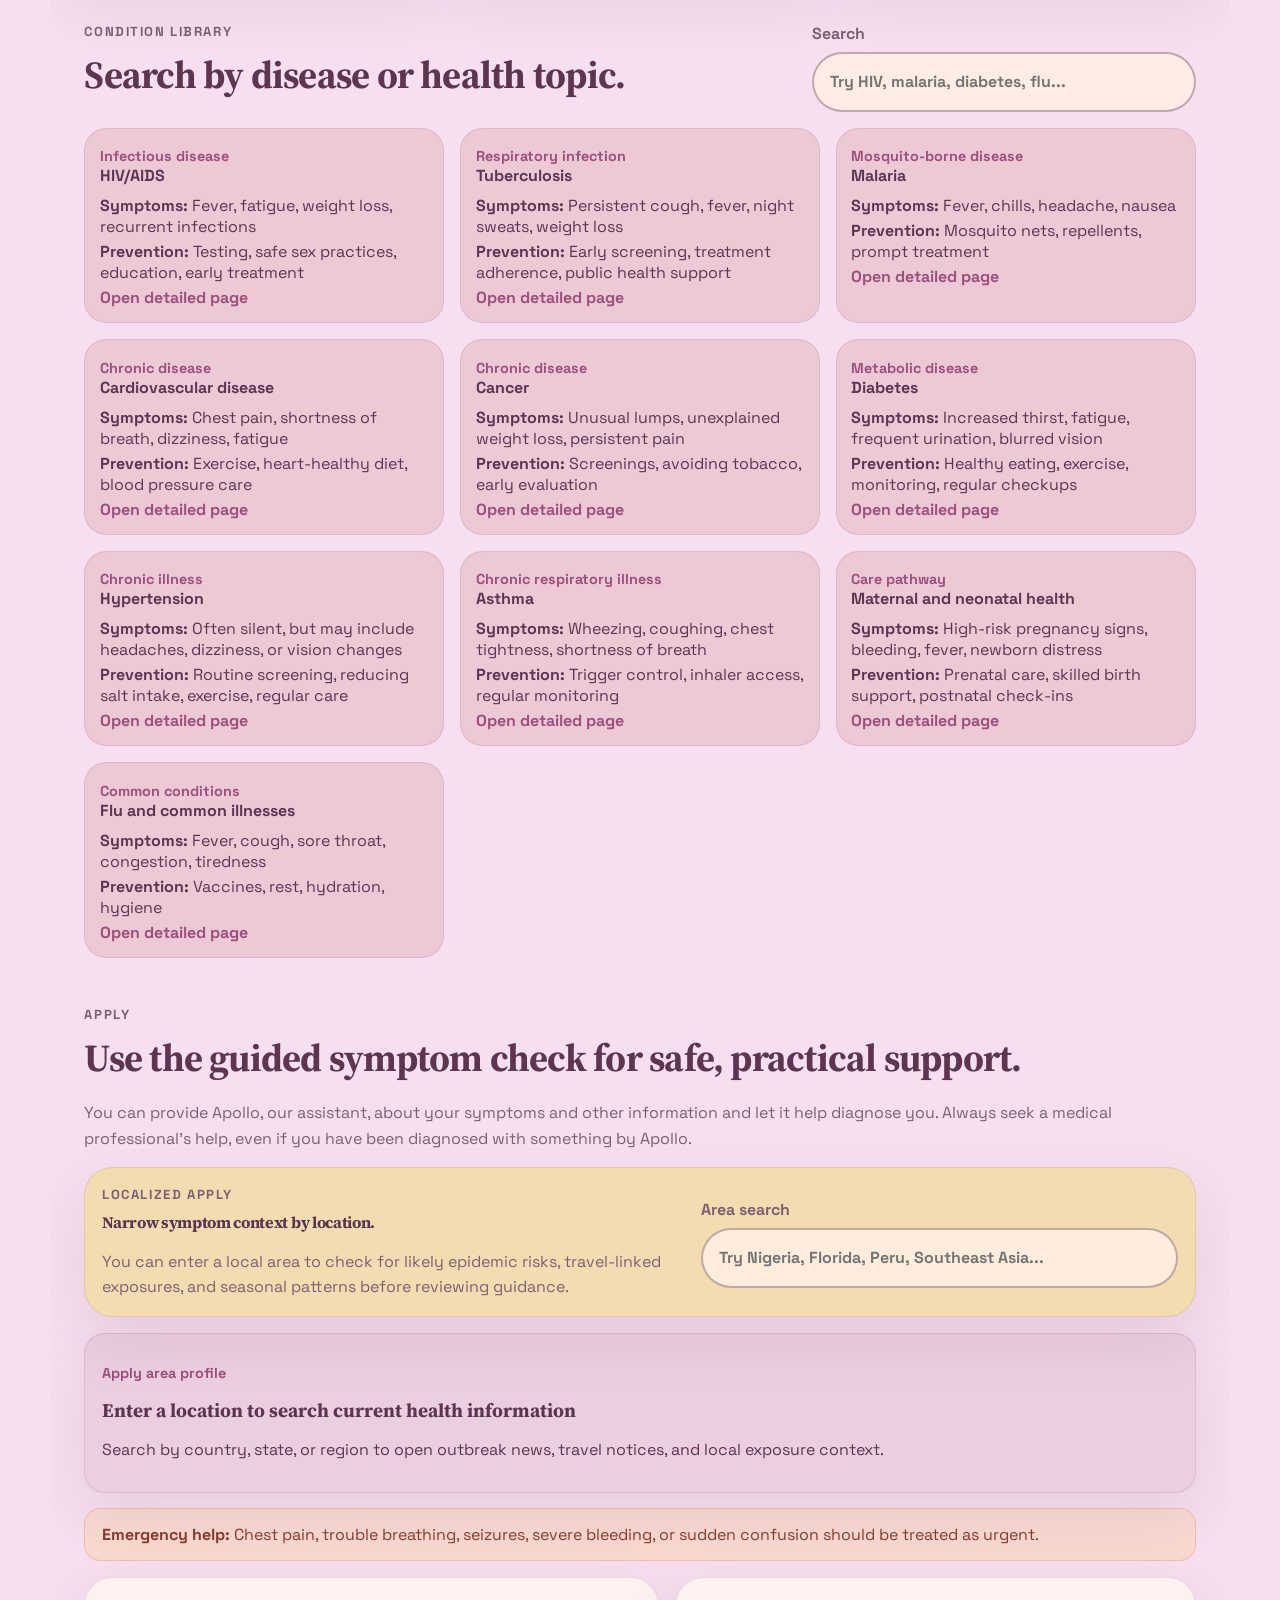
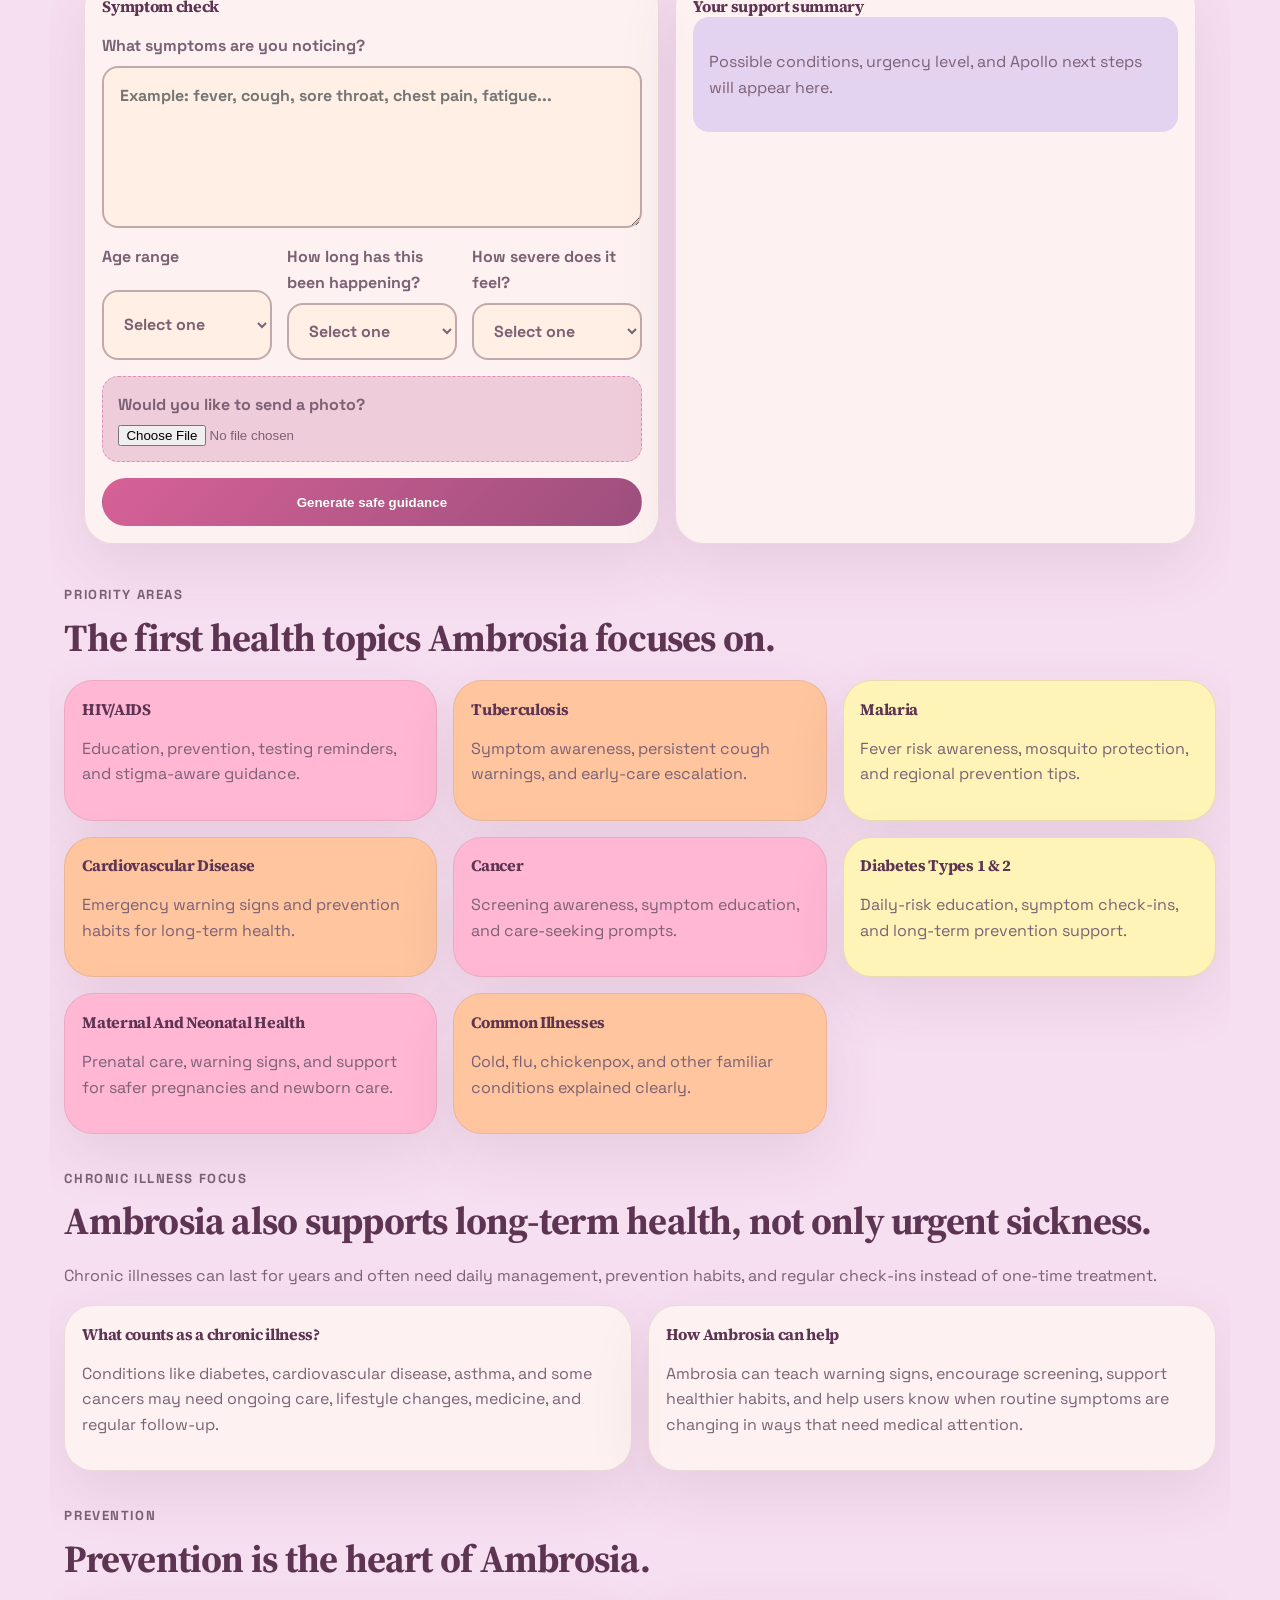
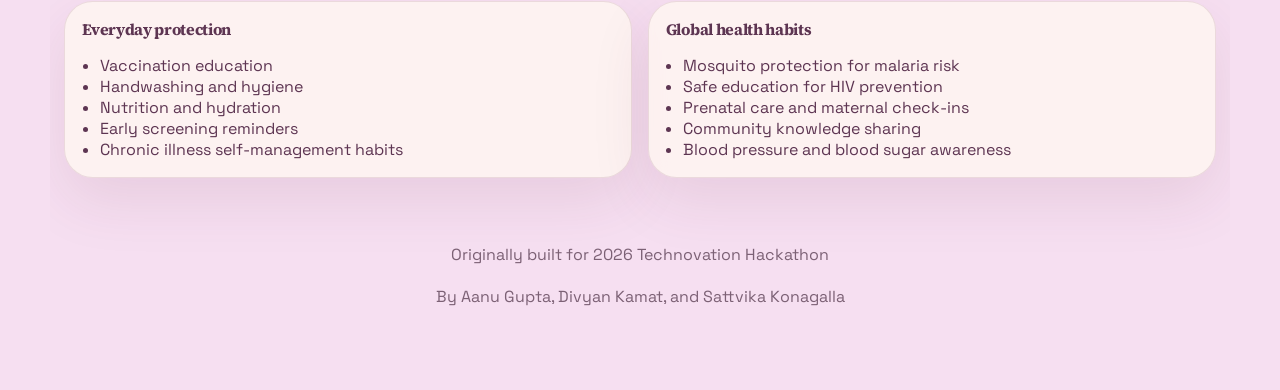
==== commit f5fea3f4: "Build initial Ambrosia website" ====
--- a/index.html
+++ b/index.html
@@ -21,7 +21,7 @@
           <div class="brand">
             <img class="brand-mark" src="ambrosia-mark.png" alt="Ambrosia mark" />
             <div>
-              <p class="eyebrow">U.N. Sustainable Development Goal #3</p>
+              <p class="eyebrow">Prevention & Protection for Everyone</p>
               <h1>Ambrosia</h1>
             </div>
           </div>
@@ -495,7 +495,7 @@
             <article class="panel">
               <h4>How Ambrosia can help</h4>
               <p>
-                The platform can teach warning signs, encourage screening,
+                Ambrosia can teach warning signs, encourage screening,
                 support healthier habits, and help users know when routine
                 symptoms are changing in ways that need medical attention.
               </p>
